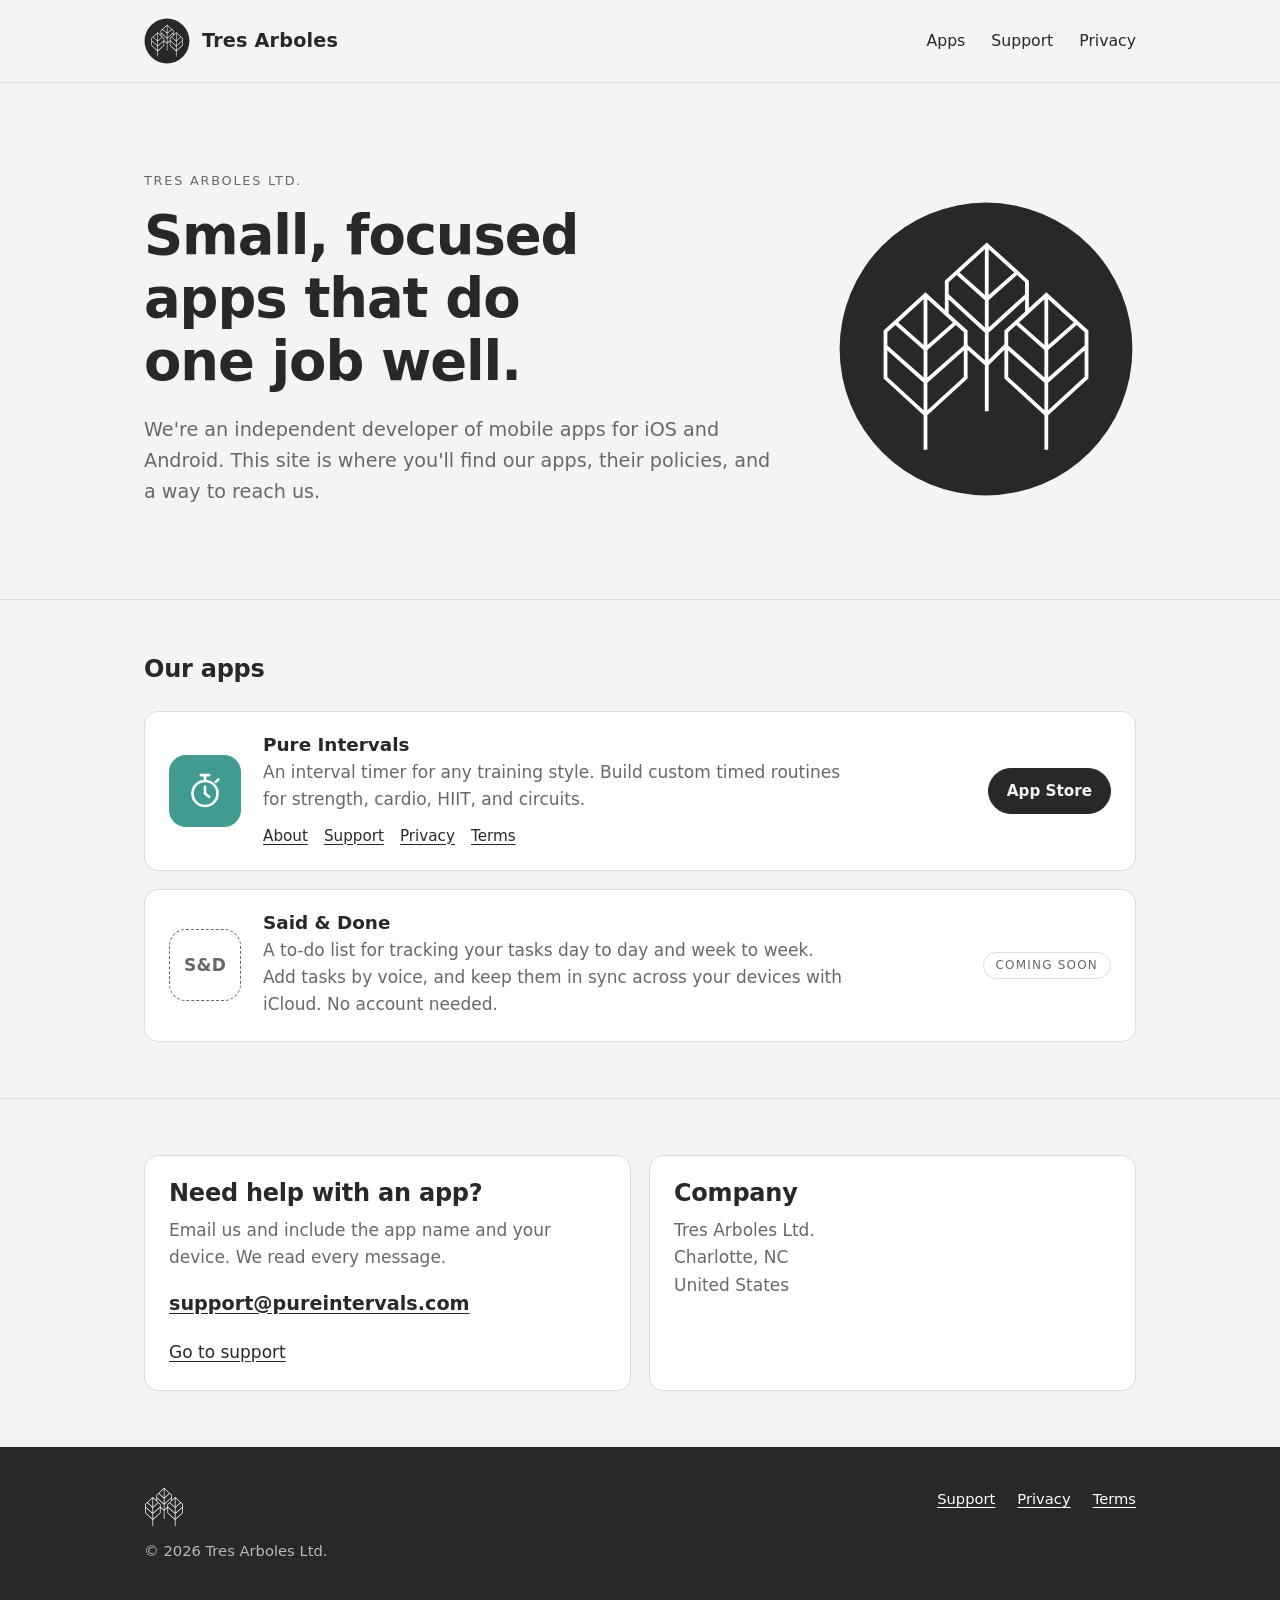
==== index.html @ 2d6554ec "Initial Tres Arboles developer site Static support, privacy, and terms pages for Tres Arboles apps. " ====
<!doctype html>
<html lang="en">
<head>
  <meta charset="utf-8">
  <meta name="viewport" content="width=device-width, initial-scale=1">
  <title>Tres Arboles — Mobile apps</title>
  <meta name="description" content="Tres Arboles Ltd. builds small, focused mobile apps, including Pure Intervals. Find app support, privacy policies, and contact details here.">
  <link rel="icon" href="assets/logo/tres-arboles-circle.svg" type="image/svg+xml">
  <link rel="stylesheet" href="assets/site.css">
</head>
<body>
  <header class="site-header">
    <div class="wrap">
      <a class="brand" href="./" aria-label="Tres Arboles home">
        <img class="logo-light" src="assets/logo/tres-arboles-circle.svg" alt="" width="46" height="46">
        <img class="logo-dark" src="assets/logo/tres-arboles-circle-white.svg" alt="" width="46" height="46">
        <span>Tres Arboles</span>
      </a>
      <nav class="site-nav" aria-label="Main">
        <a href="#apps">Apps</a>
        <a href="support/">Support</a>
        <a href="privacy/">Privacy</a>
      </nav>
    </div>
  </header>

  <main>
    <section class="hero">
      <div class="wrap">
        <div>
          <p class="eyebrow">Tres Arboles Ltd.</p>
          <h1>Small, focused apps that do one job well.</h1>
          <p class="lede">We're an independent developer of mobile apps for iOS and Android. This site is where you'll find our apps, their policies, and a way to reach us.</p>
        </div>
        <img class="hero-mark logo-light" src="assets/logo/tres-arboles-circle.svg" alt="" width="300" height="300">
        <img class="hero-mark logo-dark" src="assets/logo/tres-arboles-circle-white.svg" alt="" width="300" height="300">
      </div>
    </section>

    <section class="section" id="apps">
      <div class="wrap">
        <div class="section-head">
          <h2>Our apps</h2>
        </div>
        <ul class="apps">
          <li class="app">
            <div class="app-icon app-icon--pi" aria-hidden="true">
              <svg viewBox="0 0 24 24" fill="none" stroke="currentColor" stroke-width="1.6" stroke-linecap="round" stroke-linejoin="round"><circle cx="12" cy="13.5" r="7.5"/><path d="M12 9.5v4l2.5 2M9.5 2.5h5M12 2.5V6M18.5 6.5l1.5-1.5"/></svg>
            </div>
            <div>
              <h3>Pure Intervals</h3>
              <p>An interval timer for any training style. Build custom timed routines for strength, cardio, HIIT, and circuits.</p>
              <div class="app-links">
                <a href="pure-intervals/">About</a>
                <a href="support/#pure-intervals">Support</a>
                <a href="pure-intervals/privacy/">Privacy</a>
                <a href="pure-intervals/terms/">Terms</a>
              </div>
            </div>
            <div class="app-cta">
              <a class="btn" href="https://apps.apple.com/us/app/pure-intervals-interval-timer/id6761694802">App Store</a>
            </div>
          </li>
          <li class="app">
            <div class="app-icon app-icon--soon" aria-hidden="true">S&amp;D</div>
            <div>
              <h3>Said &amp; Done</h3>
              <p>A to-do list for tracking your tasks day to day and week to week. Add tasks by voice, and keep them in sync across your devices with iCloud. No account needed.</p>
            </div>
            <div class="app-cta">
              <span class="tag">Coming soon</span>
            </div>
          </li>
        </ul>
      </div>
    </section>

    <section class="section" id="contact">
      <div class="wrap">
        <div class="cols">
          <div class="card">
            <h2>Need help with an app?</h2>
            <p class="muted">Email us and include the app name and your device. We read every message.</p>
            <p class="email"><a href="mailto:support@pureintervals.com">support@pureintervals.com</a></p>
            <p><a href="support/">Go to support</a></p>
          </div>
          <div class="card">
            <h2>Company</h2>
            <address>
              Tres Arboles Ltd.<br>
              Charlotte, NC<br>
              United States
            </address>
          </div>
        </div>
      </div>
    </section>
  </main>

  <footer class="site-footer">
    <div class="wrap">
      <div>
        <img src="assets/logo/tres-arboles-mark-white.svg" alt="" width="34" height="34">
        <p>&copy; 2026 Tres Arboles Ltd.</p>
      </div>
      <nav aria-label="Footer">
        <a href="support/">Support</a>
        <a href="privacy/">Privacy</a>
        <a href="terms/">Terms</a>
      </nav>
    </div>
  </footer>
</body>
</html>
---- assets/site.css ----
/* Tres Arboles — shared styles. No build step; edit and reload. */

:root {
  --paper: #f4f4f2;
  --surface: #ffffff;
  --ink: #282829;
  --muted: #68686a;
  --line: #dcdcd9;
  --accent: #282829;
  --band: #282829;
  --band-ink: #ffffff;
  --band-muted: #b9b9bb;
  --radius: 14px;
  --measure: 68ch;
  --font: "Avenir Next", "Century Gothic", "Segoe UI", system-ui, -apple-system, Roboto, "Helvetica Neue", Arial, sans-serif;
}

@media (prefers-color-scheme: dark) {
  :root {
    --paper: #1c1c1d;
    --surface: #282829;
    --ink: #f4f4f2;
    --muted: #a9a9ab;
    --line: #3d3d3f;
    --accent: #f4f4f2;
    --band: #111112;
  }
}

*, *::before, *::after { box-sizing: border-box; }

html { -webkit-text-size-adjust: 100%; }

body {
  margin: 0;
  background: var(--paper);
  color: var(--ink);
  font-family: var(--font);
  font-size: 1.0625rem;
  line-height: 1.6;
  min-height: 100vh;
  display: flex;
  flex-direction: column;
}

main { flex: 1; }

.wrap {
  width: 100%;
  max-width: 1040px;
  margin: 0 auto;
  padding: 0 24px;
}

a { color: var(--accent); text-underline-offset: 3px; }
a:hover { text-decoration-thickness: 2px; }
a:focus-visible, .btn:focus-visible {
  outline: 2px solid var(--accent);
  outline-offset: 3px;
  border-radius: 4px;
}

h1, h2, h3 { line-height: 1.15; font-weight: 600; text-wrap: balance; margin: 0; }
h1 { font-size: clamp(2.1rem, 5.5vw, 3.4rem); letter-spacing: -0.02em; }
h2 { font-size: 1.5rem; letter-spacing: -0.01em; }
h3 { font-size: 1.15rem; }
p { margin: 0 0 1em; }

.eyebrow {
  font-size: 0.8rem;
  letter-spacing: 0.14em;
  text-transform: uppercase;
  color: var(--muted);
  margin: 0 0 14px;
}

.lede { font-size: 1.2rem; color: var(--muted); max-width: 52ch; }
.muted { color: var(--muted); }

/* ---------- Header ---------- */

.site-header { border-bottom: 1.5px solid var(--line); }
.site-header .wrap {
  display: flex;
  align-items: center;
  justify-content: space-between;
  gap: 16px;
  padding-top: 18px;
  padding-bottom: 18px;
  flex-wrap: wrap;
}
.brand {
  display: inline-flex;
  align-items: center;
  gap: 12px;
  color: var(--ink);
  text-decoration: none;
  font-size: 1.2rem;
  font-weight: 600;
  letter-spacing: 0.01em;
}
.brand img { height: 46px; width: 46px; display: block; }

.logo-dark { display: none !important; }
@media (prefers-color-scheme: dark) {
  .logo-light { display: none !important; }
  .logo-dark { display: block !important; }
}

.site-nav { display: flex; gap: 26px; }
.site-nav a {
  color: var(--ink);
  text-decoration: none;
  font-size: 0.98rem;
  padding: 6px 0;
  border-bottom: 1.5px solid transparent;
}
.site-nav a:hover, .site-nav a[aria-current="page"] { border-bottom-color: var(--ink); }

/* ---------- Sections ---------- */

.hero { padding: 88px 0 72px; }
.hero .wrap {
  display: grid;
  grid-template-columns: 1fr auto;
  gap: 48px;
  align-items: center;
}
.hero h1 { max-width: 16ch; margin-bottom: 22px; }
.hero-mark { width: clamp(200px, 26vw, 300px); height: auto; }

.section { padding: 56px 0; border-top: 1.5px solid var(--line); }
.section-head { margin-bottom: 28px; }

.page-head { padding-top: 64px; padding-bottom: 36px; }
.page-head h1 { font-size: clamp(1.9rem, 4.5vw, 2.7rem); margin-bottom: 14px; }
.page-head .crumb { font-size: 0.92rem; color: var(--muted); margin-bottom: 18px; }
.page-head .crumb a { color: var(--muted); }

/* ---------- App list ---------- */

.apps { display: grid; gap: 18px; list-style: none; margin: 0; padding: 0; }

.app {
  display: grid;
  grid-template-columns: 72px 1fr auto;
  gap: 22px;
  align-items: center;
  background: var(--surface);
  border: 1.5px solid var(--line);
  border-radius: var(--radius);
  padding: 22px 24px;
}
.app h3 { margin-bottom: 4px; }
.app p { margin: 0; color: var(--muted); max-width: 54ch; }
.app-links { display: flex; gap: 16px; flex-wrap: wrap; margin-top: 10px; font-size: 0.95rem; }
.app-cta { display: flex; flex-direction: column; gap: 8px; align-items: flex-end; }

.app-icon {
  width: 72px;
  height: 72px;
  border-radius: 17px;
  display: grid;
  place-items: center;
  flex: none;
}
.app-icon svg { width: 40px; height: 40px; }
.app-icon--pi { background: #419b92; color: #fff; }
.app-icon--soon {
  border: 1.5px dashed var(--muted);
  color: var(--muted);
  font-weight: 600;
  letter-spacing: 0.02em;
}

.tag {
  display: inline-block;
  font-size: 0.75rem;
  letter-spacing: 0.1em;
  text-transform: uppercase;
  border: 1.5px solid var(--line);
  color: var(--muted);
  border-radius: 999px;
  padding: 3px 12px;
  white-space: nowrap;
}

.btn {
  display: inline-block;
  background: var(--ink);
  color: var(--paper);
  text-decoration: none;
  font-weight: 600;
  font-size: 0.95rem;
  padding: 10px 18px;
  border-radius: 999px;
  border: 1.5px solid var(--ink);
  white-space: nowrap;
}
.btn:hover { background: transparent; color: var(--ink); }
.btn--ghost { background: transparent; color: var(--ink); }
.btn--ghost:hover { background: var(--ink); color: var(--paper); }

/* ---------- Two-column blocks ---------- */

.cols { display: grid; grid-template-columns: repeat(2, minmax(0, 1fr)); gap: 18px; }
.card {
  background: var(--surface);
  border: 1.5px solid var(--line);
  border-radius: var(--radius);
  padding: 24px;
}
.card h2, .card h3 { margin-bottom: 10px; }
.card > :last-child { margin-bottom: 0; }

.email { font-size: 1.2rem; font-weight: 600; word-break: break-word; }
address { font-style: normal; color: var(--muted); }

/* ---------- Long-form (policies) ---------- */

.prose { padding-bottom: 72px; }
.prose > * { max-width: var(--measure); }
.prose h2 { font-size: 1.25rem; margin: 2em 0 0.5em; }
.prose ul { padding-left: 1.2em; margin: 0 0 1em; }
.prose li { margin-bottom: 0.5em; }
.prose .updated {
  margin-top: 2.5em;
  padding-top: 1.2em;
  border-top: 1.5px solid var(--line);
  color: var(--muted);
  font-size: 0.95rem;
}

.doc-list { list-style: none; padding: 0; margin: 0; max-width: var(--measure); }
.doc-list li {
  display: flex;
  justify-content: space-between;
  gap: 16px;
  padding: 16px 0;
  border-bottom: 1.5px solid var(--line);
}

/* ---------- Footer ---------- */

.site-footer {
  background: var(--band);
  padding: 40px 0 48px;
  font-size: 0.92rem;
  color: var(--band-muted);
}
.site-footer .wrap {
  display: flex;
  justify-content: space-between;
  align-items: flex-start;
  gap: 24px;
  flex-wrap: wrap;
}
.site-footer img { height: 40px; width: 40px; margin-bottom: 12px; display: block; }
.site-footer p { margin: 0; }
.site-footer nav { display: flex; gap: 22px; flex-wrap: wrap; }
.site-footer a { color: var(--band-ink); }
.site-footer a:focus-visible { outline-color: var(--band-ink); }

/* ---------- Small screens ---------- */

@media (max-width: 720px) {
  .hero { padding: 48px 0; }
  .hero .wrap { grid-template-columns: 1fr; gap: 28px; }
  .hero-mark { width: 120px; order: -1; }
  .cols { grid-template-columns: 1fr; }
  .app { grid-template-columns: 56px 1fr; gap: 16px; padding: 18px; }
  .app-icon { width: 56px; height: 56px; border-radius: 13px; }
  .app-icon svg { width: 30px; height: 30px; }
  .app-cta { grid-column: 1 / -1; flex-direction: row; align-items: center; }
  .site-nav { gap: 20px; }
}
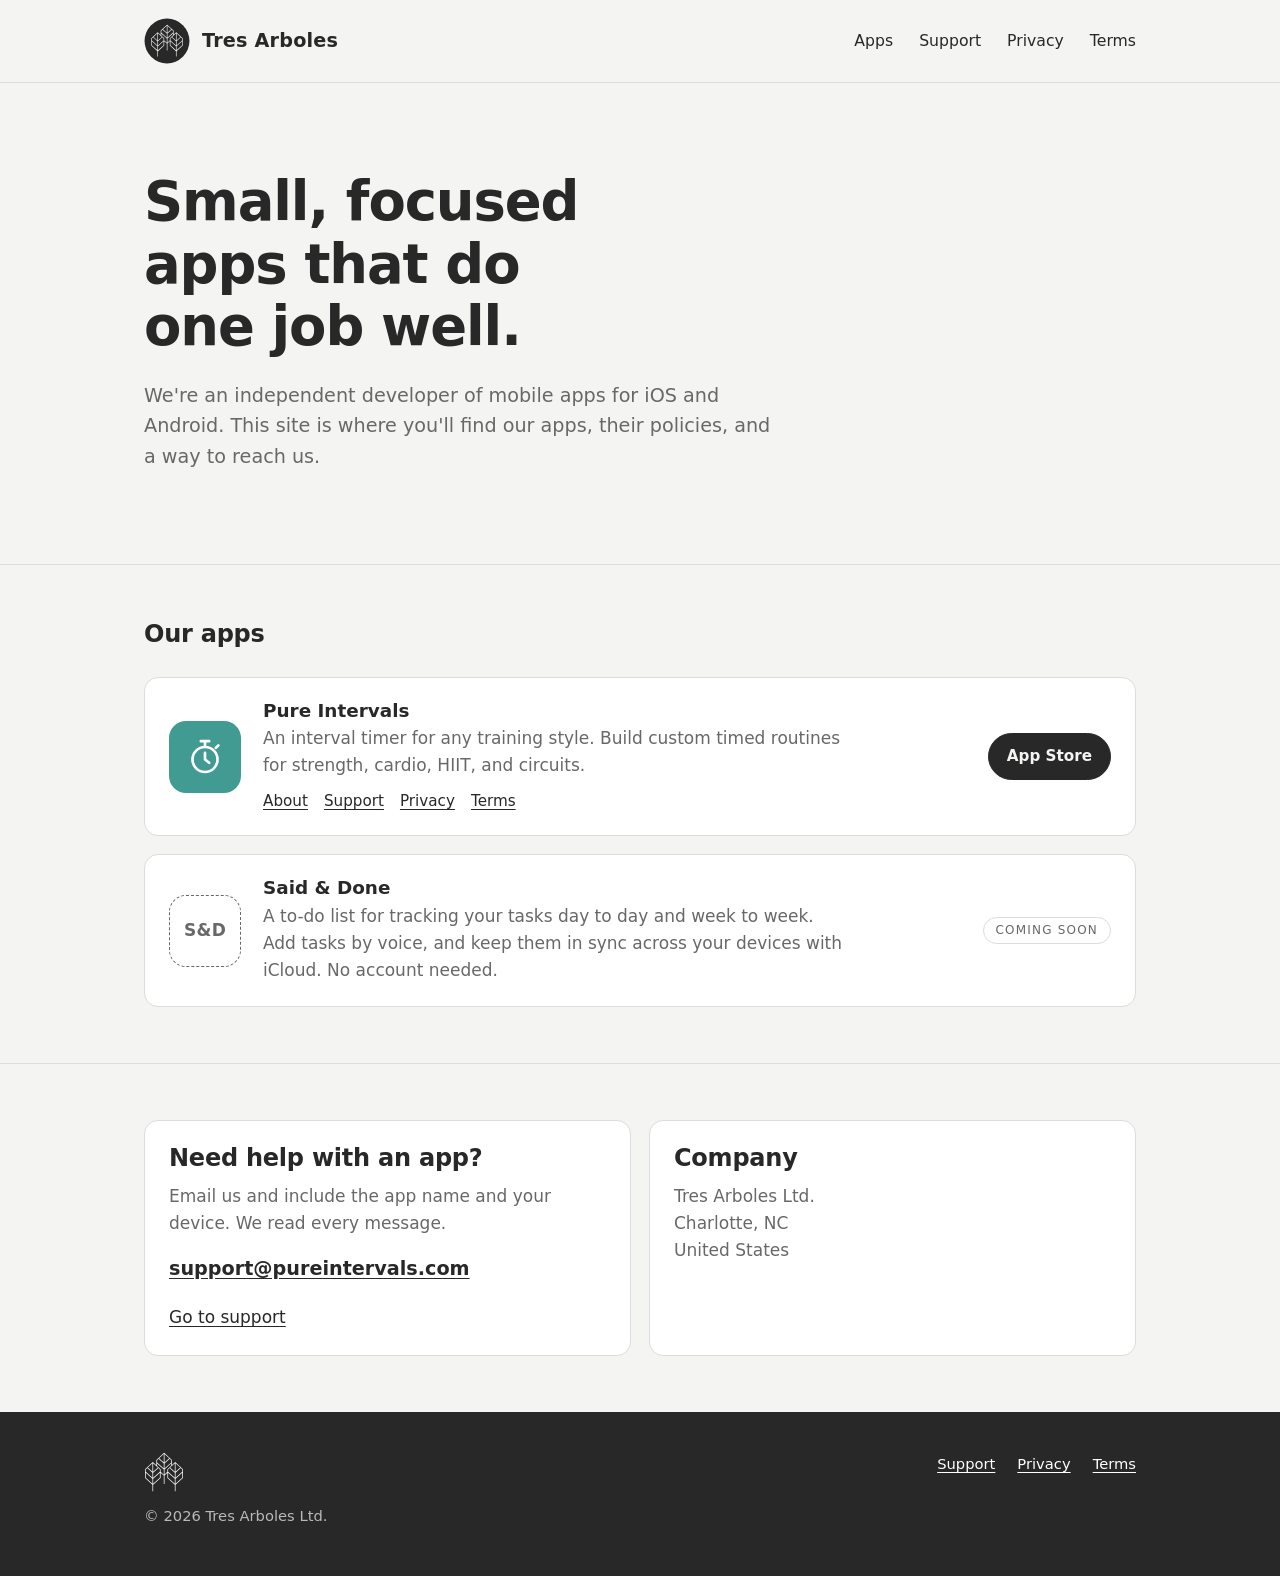
==== commit 38a3a1a3: "Simplify home hero, add Terms to nav, drop per-app help from Support Co-Authored-By: Claude Fable 5." ====
--- a/index.html
+++ b/index.html
@@ -20,6 +20,7 @@
         <a href="#apps">Apps</a>
         <a href="support/">Support</a>
         <a href="privacy/">Privacy</a>
+        <a href="terms/">Terms</a>
       </nav>
     </div>
   </header>
@@ -28,12 +29,9 @@
     <section class="hero">
       <div class="wrap">
         <div>
-          <p class="eyebrow">Tres Arboles Ltd.</p>
           <h1>Small, focused apps that do one job well.</h1>
           <p class="lede">We're an independent developer of mobile apps for iOS and Android. This site is where you'll find our apps, their policies, and a way to reach us.</p>
         </div>
-        <img class="hero-mark logo-light" src="assets/logo/tres-arboles-circle.svg" alt="" width="300" height="300">
-        <img class="hero-mark logo-dark" src="assets/logo/tres-arboles-circle-white.svg" alt="" width="300" height="300">
       </div>
     </section>
 
@@ -52,7 +50,7 @@
               <p>An interval timer for any training style. Build custom timed routines for strength, cardio, HIIT, and circuits.</p>
               <div class="app-links">
                 <a href="pure-intervals/">About</a>
-                <a href="support/#pure-intervals">Support</a>
+                <a href="support/">Support</a>
                 <a href="pure-intervals/privacy/">Privacy</a>
                 <a href="pure-intervals/terms/">Terms</a>
               </div>
--- a/assets/site.css
+++ b/assets/site.css
@@ -120,14 +120,7 @@
 /* ---------- Sections ---------- */
 
 .hero { padding: 88px 0 72px; }
-.hero .wrap {
-  display: grid;
-  grid-template-columns: 1fr auto;
-  gap: 48px;
-  align-items: center;
-}
 .hero h1 { max-width: 16ch; margin-bottom: 22px; }
-.hero-mark { width: clamp(200px, 26vw, 300px); height: auto; }
 
 .section { padding: 56px 0; border-top: 1.5px solid var(--line); }
 .section-head { margin-bottom: 28px; }
@@ -265,8 +258,6 @@
 
 @media (max-width: 720px) {
   .hero { padding: 48px 0; }
-  .hero .wrap { grid-template-columns: 1fr; gap: 28px; }
-  .hero-mark { width: 120px; order: -1; }
   .cols { grid-template-columns: 1fr; }
   .app { grid-template-columns: 56px 1fr; gap: 16px; padding: 18px; }
   .app-icon { width: 56px; height: 56px; border-radius: 13px; }
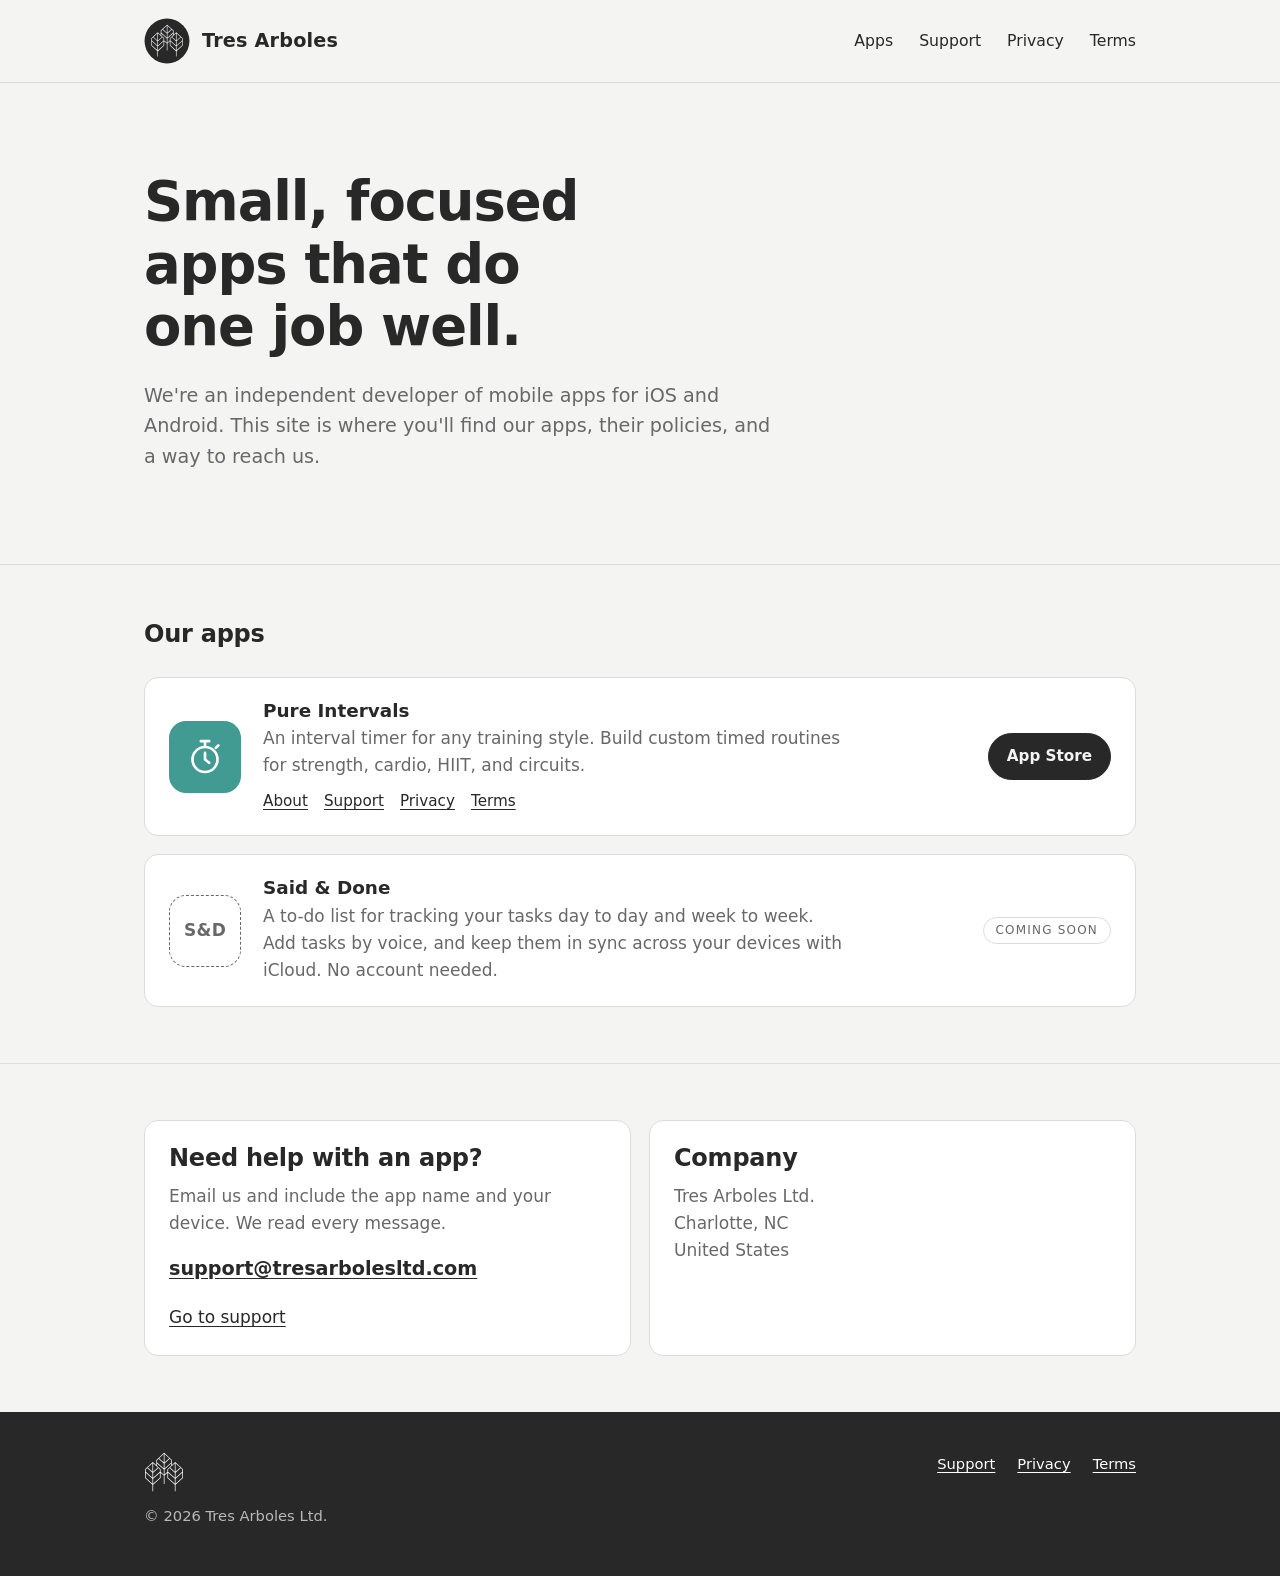
==== commit 16c35df7: "Use tresarbolesltd.com domain and email addresses Co-Authored-By: Claude Fable 5.2 <noreply@anthropi" ====
--- a/index.html
+++ b/index.html
@@ -79,7 +79,7 @@
           <div class="card">
             <h2>Need help with an app?</h2>
             <p class="muted">Email us and include the app name and your device. We read every message.</p>
-            <p class="email"><a href="mailto:support@pureintervals.com">support@pureintervals.com</a></p>
+            <p class="email"><a href="mailto:support@tresarbolesltd.com">support@tresarbolesltd.com</a></p>
             <p><a href="support/">Go to support</a></p>
           </div>
           <div class="card">
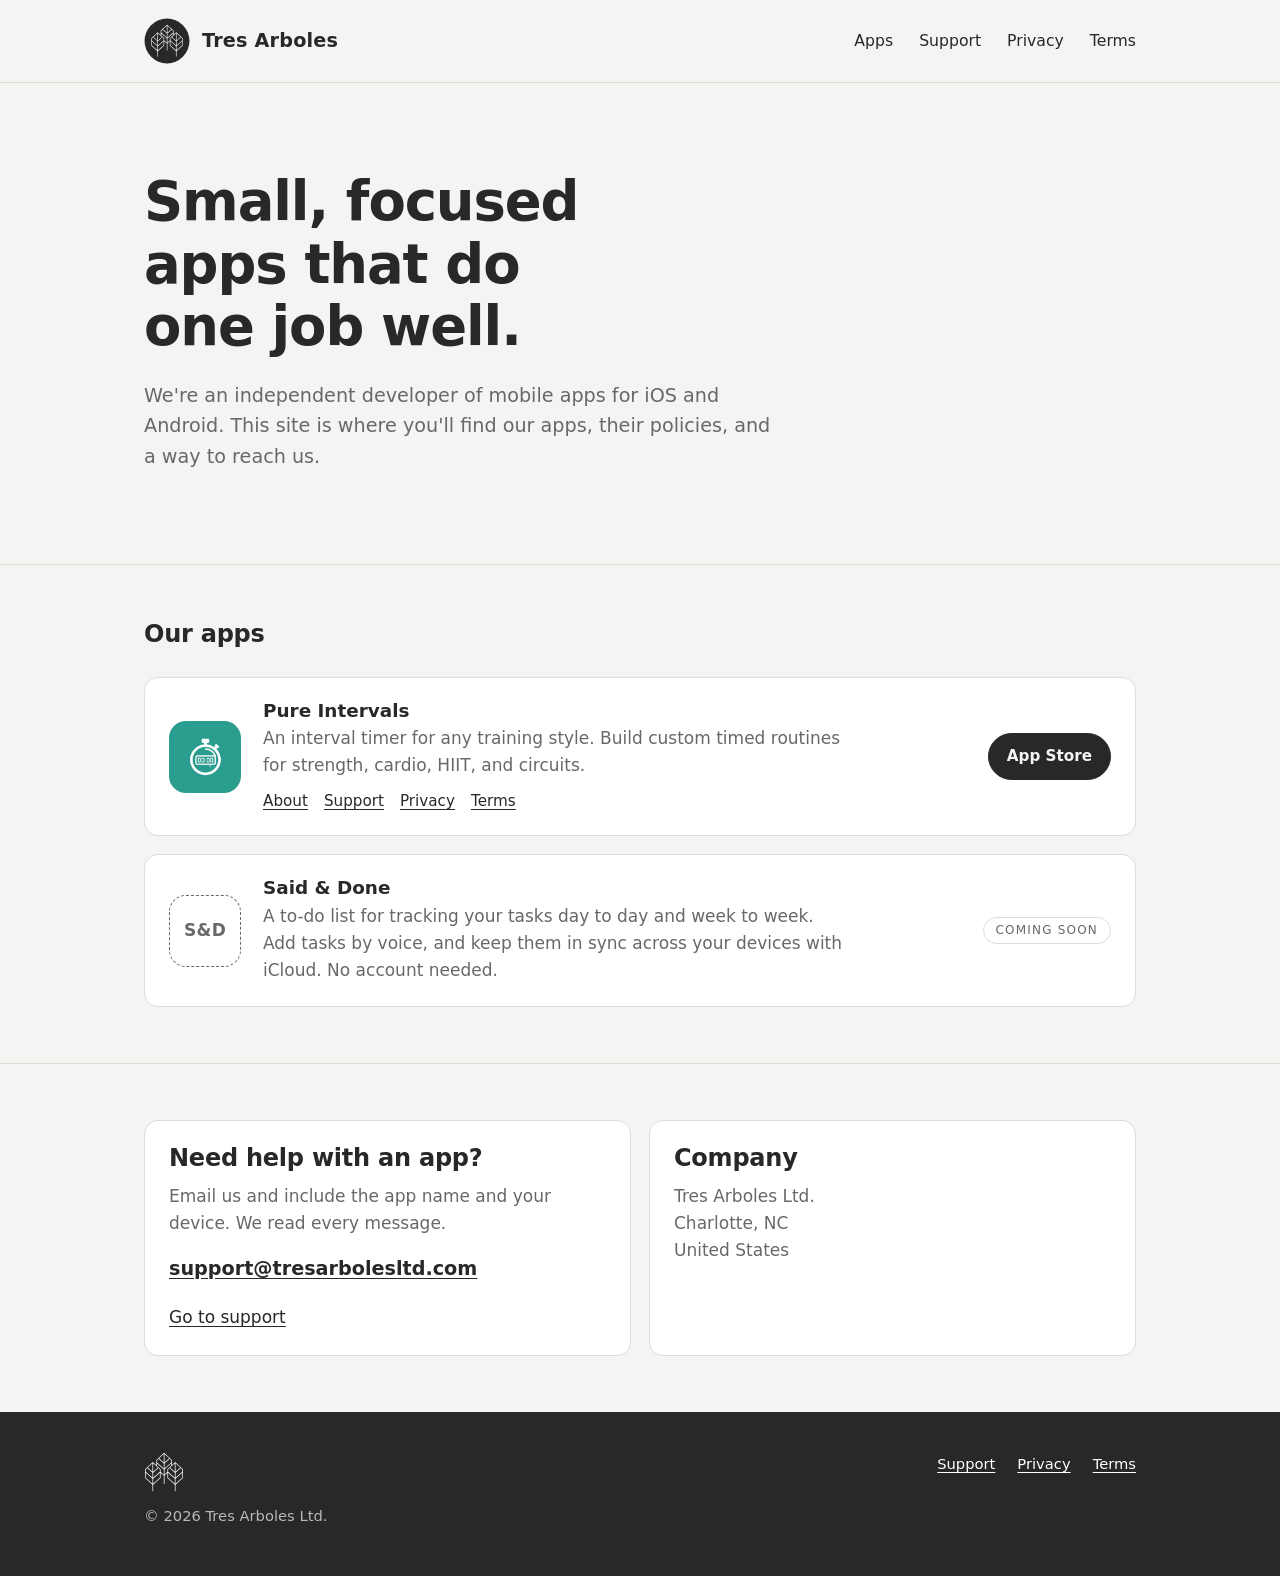
==== commit 84132722: "Add real Pure Intervals icon, roadmap, and CLAUDE.md Co-Authored-By: Claude Fable 5.2 <noreply@anthr" ====
--- a/index.html
+++ b/index.html
@@ -42,9 +42,7 @@
         </div>
         <ul class="apps">
           <li class="app">
-            <div class="app-icon app-icon--pi" aria-hidden="true">
-              <svg viewBox="0 0 24 24" fill="none" stroke="currentColor" stroke-width="1.6" stroke-linecap="round" stroke-linejoin="round"><circle cx="12" cy="13.5" r="7.5"/><path d="M12 9.5v4l2.5 2M9.5 2.5h5M12 2.5V6M18.5 6.5l1.5-1.5"/></svg>
-            </div>
+            <img class="app-icon" src="assets/apps/pure-intervals.png" alt="" width="72" height="72">
             <div>
               <h3>Pure Intervals</h3>
               <p>An interval timer for any training style. Build custom timed routines for strength, cardio, HIIT, and circuits.</p>
--- a/assets/site.css
+++ b/assets/site.css
@@ -158,7 +158,6 @@
   flex: none;
 }
 .app-icon svg { width: 40px; height: 40px; }
-.app-icon--pi { background: #419b92; color: #fff; }
 .app-icon--soon {
   border: 1.5px dashed var(--muted);
   color: var(--muted);
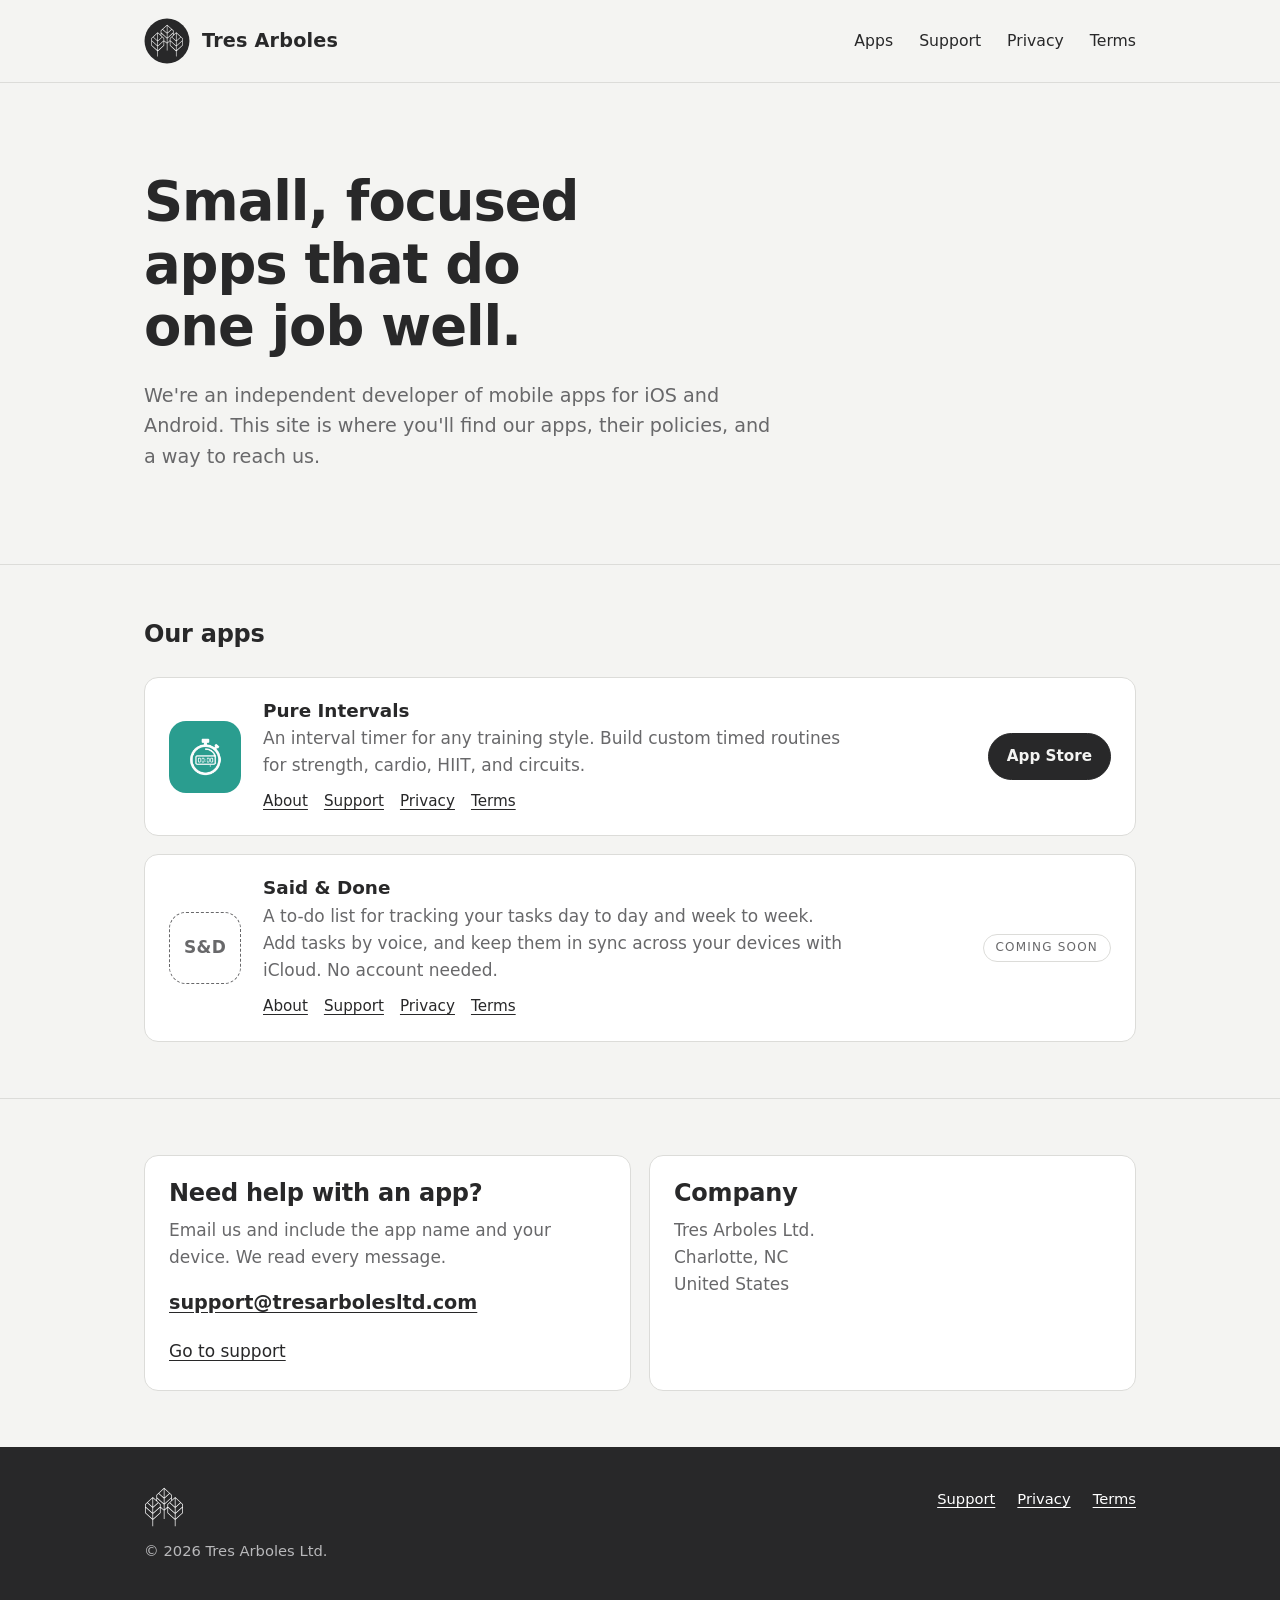
==== commit 2771dd70: "Add Said & Done about, privacy policy, and terms pages Co-Authored-By: Claude Fable 5.2 <noreply@ant" ====
--- a/index.html
+++ b/index.html
@@ -62,6 +62,12 @@
             <div>
               <h3>Said &amp; Done</h3>
               <p>A to-do list for tracking your tasks day to day and week to week. Add tasks by voice, and keep them in sync across your devices with iCloud. No account needed.</p>
+              <div class="app-links">
+                <a href="said-and-done/">About</a>
+                <a href="support/">Support</a>
+                <a href="said-and-done/privacy/">Privacy</a>
+                <a href="said-and-done/terms/">Terms</a>
+              </div>
             </div>
             <div class="app-cta">
               <span class="tag">Coming soon</span>
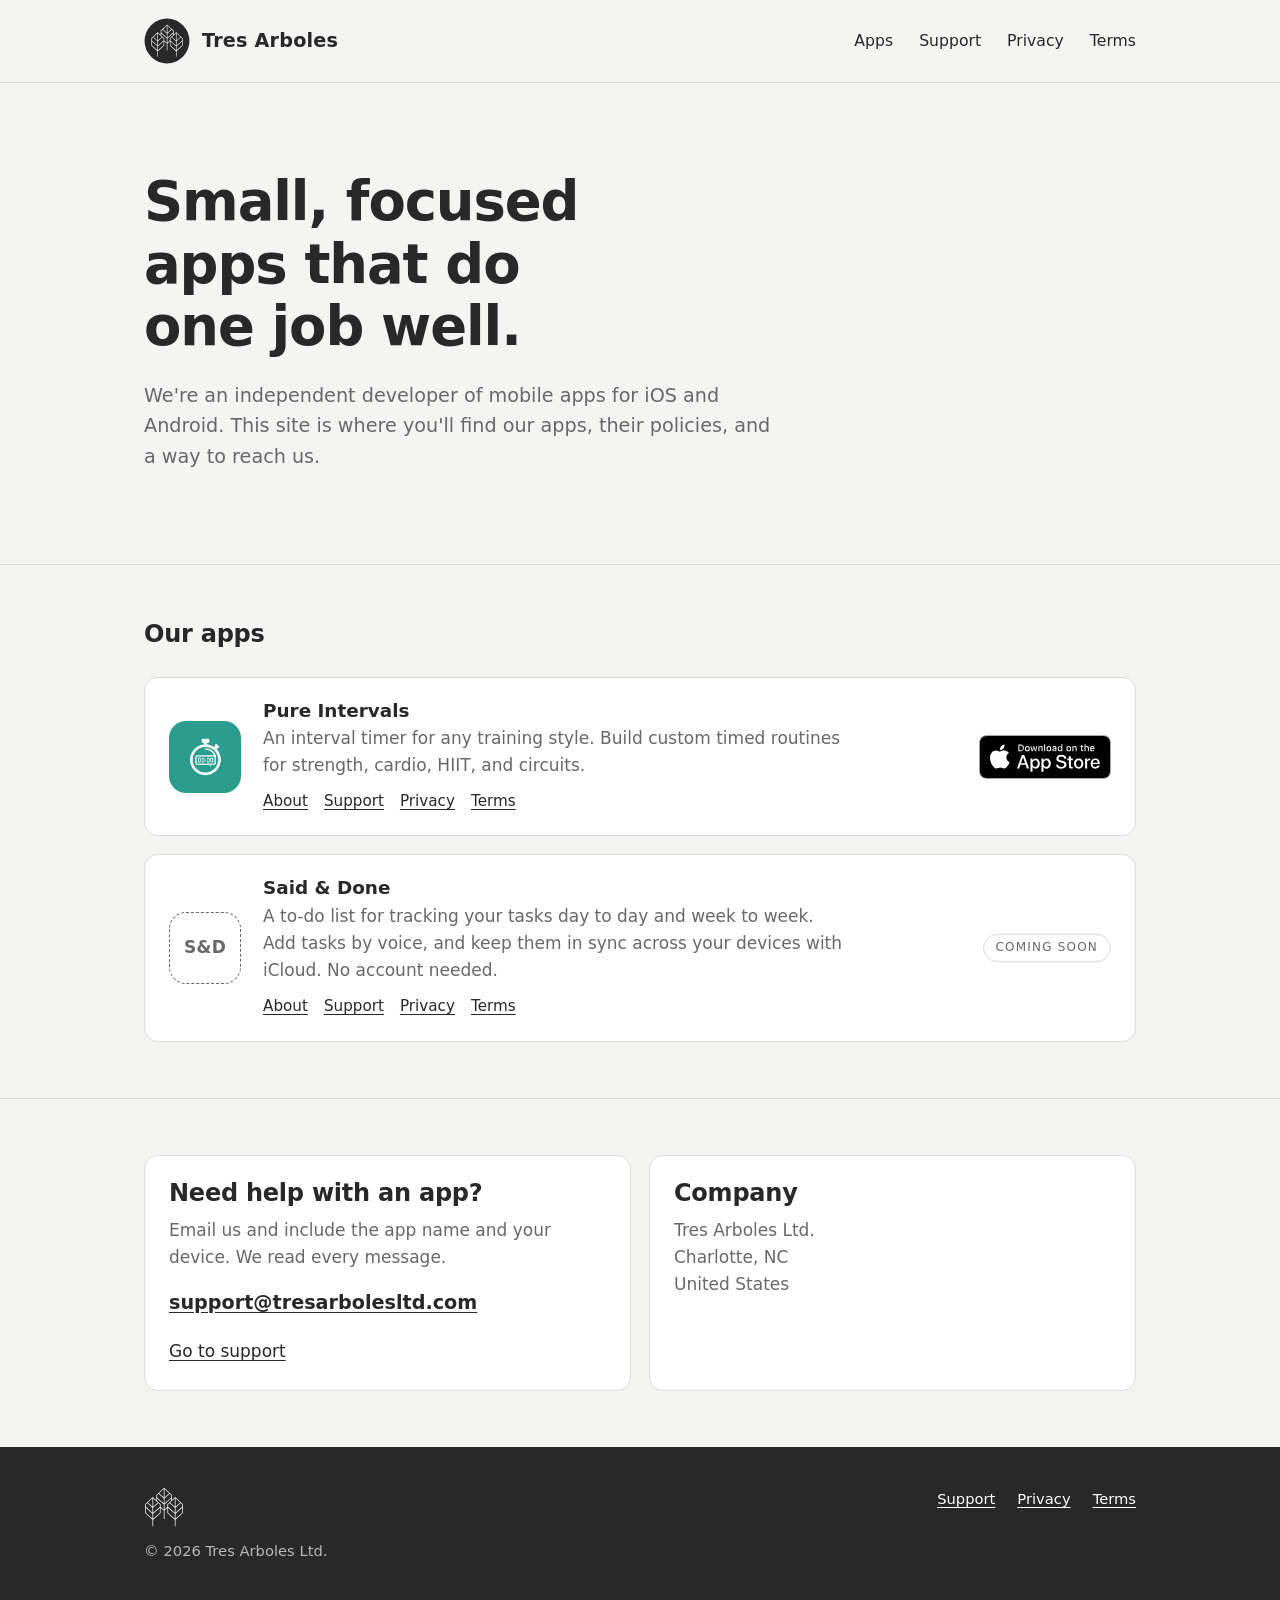
==== commit ef6e28bb: "Add sitemap, link previews, PNG icons, and App Store badge Co-Authored-By: Claude Fable 5.2 <noreply" ====
--- a/index.html
+++ b/index.html
@@ -5,7 +5,20 @@
   <meta name="viewport" content="width=device-width, initial-scale=1">
   <title>Tres Arboles — Mobile apps</title>
   <meta name="description" content="Tres Arboles Ltd. builds small, focused mobile apps, including Pure Intervals. Find app support, privacy policies, and contact details here.">
+  <link rel="canonical" href="https://tresarbolesltd.com/">
+  <meta property="og:type" content="website">
+  <meta property="og:site_name" content="Tres Arboles">
+  <meta property="og:title" content="Tres Arboles — Mobile apps">
+  <meta property="og:description" content="Tres Arboles Ltd. builds small, focused mobile apps, including Pure Intervals. Find app support, privacy policies, and contact details here.">
+  <meta property="og:url" content="https://tresarbolesltd.com/">
+  <meta property="og:image" content="https://tresarbolesltd.com/assets/og-image.png">
+  <meta property="og:image:width" content="1200">
+  <meta property="og:image:height" content="630">
+  <meta property="og:image:alt" content="Tres Arboles logo">
+  <meta name="twitter:card" content="summary_large_image">
   <link rel="icon" href="assets/logo/tres-arboles-circle.svg" type="image/svg+xml">
+  <link rel="icon" href="assets/favicon-32.png" type="image/png" sizes="32x32">
+  <link rel="apple-touch-icon" href="assets/apple-touch-icon.png">
   <link rel="stylesheet" href="assets/site.css">
 </head>
 <body>
@@ -54,7 +67,7 @@
               </div>
             </div>
             <div class="app-cta">
-              <a class="btn" href="https://apps.apple.com/us/app/pure-intervals-interval-timer/id6761694802">App Store</a>
+              <a class="store-badge" href="https://apps.apple.com/us/app/pure-intervals-interval-timer/id6761694802"><img src="assets/badges/app-store.svg" alt="Download on the App Store" width="132" height="44"></a>
             </div>
           </li>
           <li class="app">
--- a/assets/site.css
+++ b/assets/site.css
@@ -193,6 +193,9 @@
 .btn--ghost { background: transparent; color: var(--ink); }
 .btn--ghost:hover { background: var(--ink); color: var(--paper); }
 
+.store-badge { display: inline-block; line-height: 0; border-radius: 8px; }
+.store-badge img { height: 44px; width: auto; display: block; }
+
 /* ---------- Two-column blocks ---------- */
 
 .cols { display: grid; grid-template-columns: repeat(2, minmax(0, 1fr)); gap: 18px; }
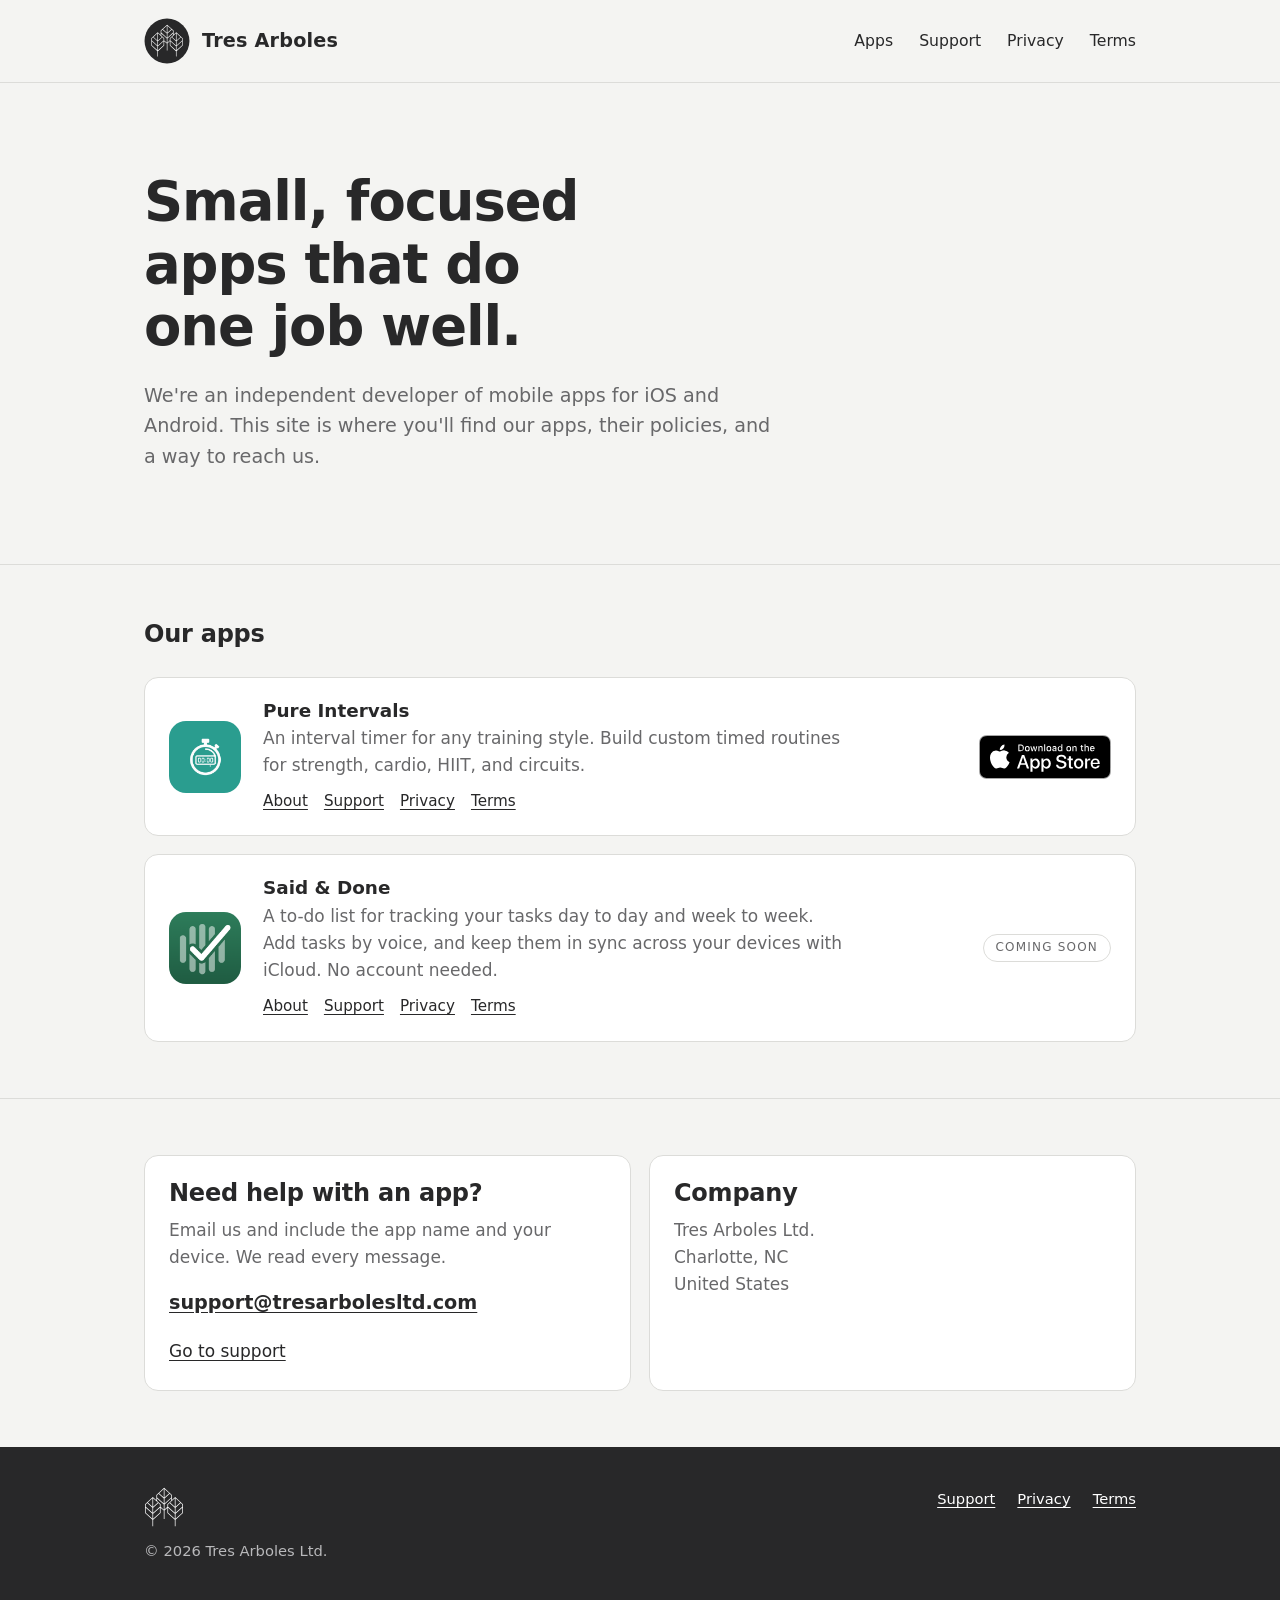
==== commit 954a1409: "Add Said & Done icon to the home page Co-Authored-By: Claude Fable 5.2 <noreply@anthropic.com>" ====
--- a/index.html
+++ b/index.html
@@ -8,7 +8,7 @@
   <link rel="canonical" href="https://tresarbolesltd.com/">
   <meta property="og:type" content="website">
   <meta property="og:site_name" content="Tres Arboles">
-  <meta property="og:title" content="Tres Arboles — Mobile apps">
+  <meta property="og:title" content="Apps, support, and privacy policies">
   <meta property="og:description" content="Tres Arboles Ltd. builds small, focused mobile apps, including Pure Intervals. Find app support, privacy policies, and contact details here.">
   <meta property="og:url" content="https://tresarbolesltd.com/">
   <meta property="og:image" content="https://tresarbolesltd.com/assets/og-image.png">
@@ -71,7 +71,7 @@
             </div>
           </li>
           <li class="app">
-            <div class="app-icon app-icon--soon" aria-hidden="true">S&amp;D</div>
+            <img class="app-icon" src="assets/apps/said-and-done.png" alt="" width="72" height="72">
             <div>
               <h3>Said &amp; Done</h3>
               <p>A to-do list for tracking your tasks day to day and week to week. Add tasks by voice, and keep them in sync across your devices with iCloud. No account needed.</p>
--- a/assets/site.css
+++ b/assets/site.css
@@ -158,12 +158,6 @@
   flex: none;
 }
 .app-icon svg { width: 40px; height: 40px; }
-.app-icon--soon {
-  border: 1.5px dashed var(--muted);
-  color: var(--muted);
-  font-weight: 600;
-  letter-spacing: 0.02em;
-}
 
 .tag {
   display: inline-block;
